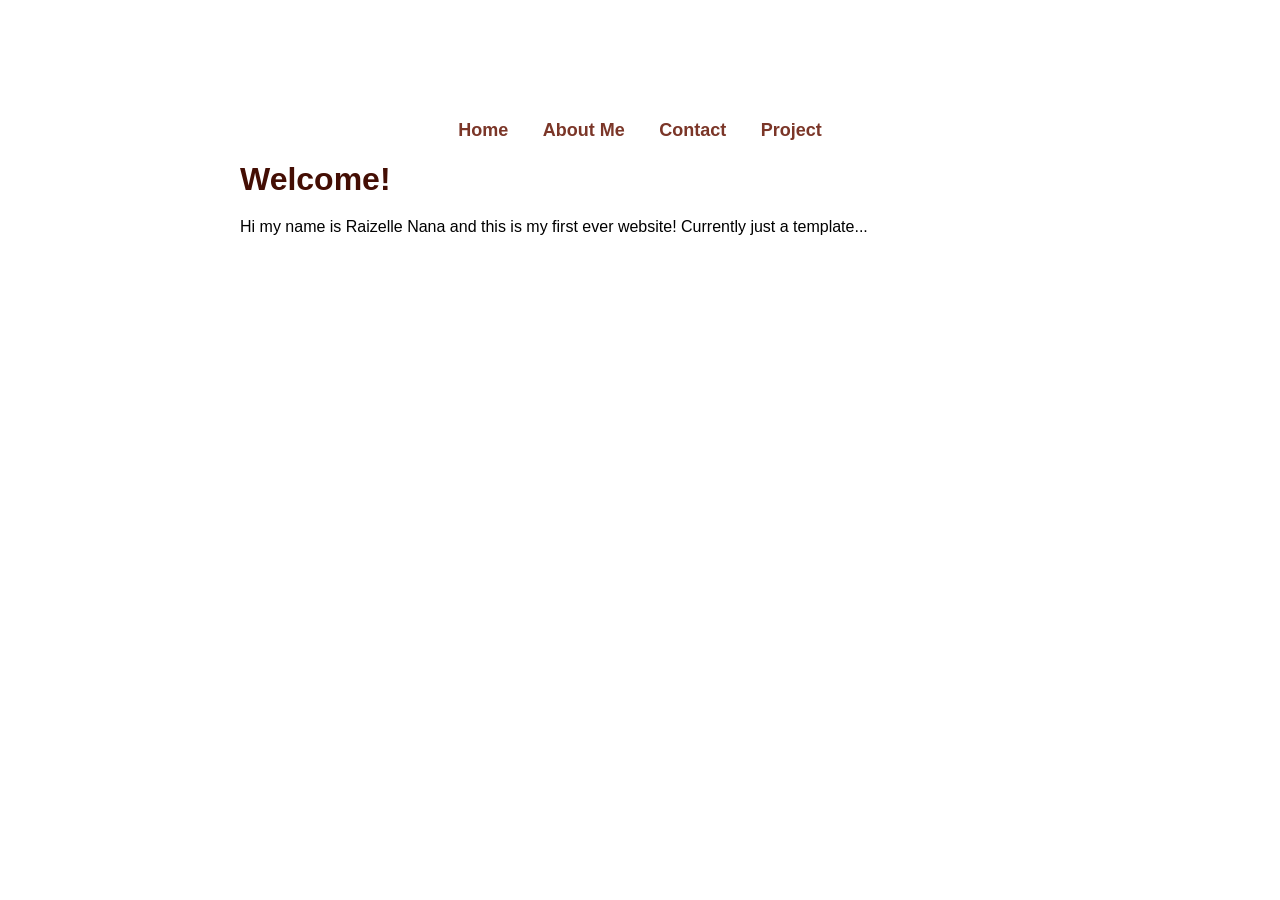
==== index.html @ 07c172cf "Remove nested folder layer" ====
<!DOCTYPE html>
<html lang="en">
  <head>
    <meta charset="UTF-8" />
    <meta name="viewport" content="width=device-width, initial-scale=1.0" />
    <title>Home</title>
  </head>

  <body>
    <link rel="stylesheet" href="styles/styles.css" />
    <script src="js/index.js"></script>
    
    <nav>
      <p>
        <a href="index.html">Home</a>
        <a href="about.html">About Me</a>
        <a href="contact.html">Contact</a>
        <a href="projects.html">Project</a>
      </p>
    </nav>
    <h1>Welcome!</h1>
    <p>
      Hi my name is Raizelle Nana and this is my first ever website! Currently just a template...
    </p>
  </body>
</html>
---- styles/styles.css ----
* {
    margin: 0;
    padding: 0;
    box-sizing: border-box;
}

body {
    padding-top: 100px;
    max-width: 800px;
    margin: auto;
    font-family:'Lucida Sans', 'Lucida Sans Regular', 'Lucida Grande', 'Lucida Sans Unicode', Geneva, Verdana, sans-serif;
}

h1 {
    padding-top: 20px;
    color:rgb(68, 14, 4);
}

p {
    padding-top: 20px;
}

nav p {
    text-align: center;
}

nav p a {
    font-size: large;
    font-weight: bold;
    color: rgb(123, 54, 40);
    text-decoration: none;
    font-family: 'Segoe UI', Tahoma, Geneva, Verdana, sans-serif;
    white-space:var(30%);
    padding: 15px;
}

nav p a:hover{
    background: #8a5858;
    color: rgb(181, 157, 157);
}

ul {
    padding-top: 15px;
    padding-left: 20px;
    color: #431919;
    line-height: 150%;
}

ul a {
    text-decoration: none;
    color: #431919;
}

ul a:hover {
    background: #ac9b9b;
    color: rgb(70, 40, 34);
}

img {
    display: block;
    margin-left: auto;
    margin-right: auto;
    width: 50%;
}

@media screen and (max-width: 600px) {
}
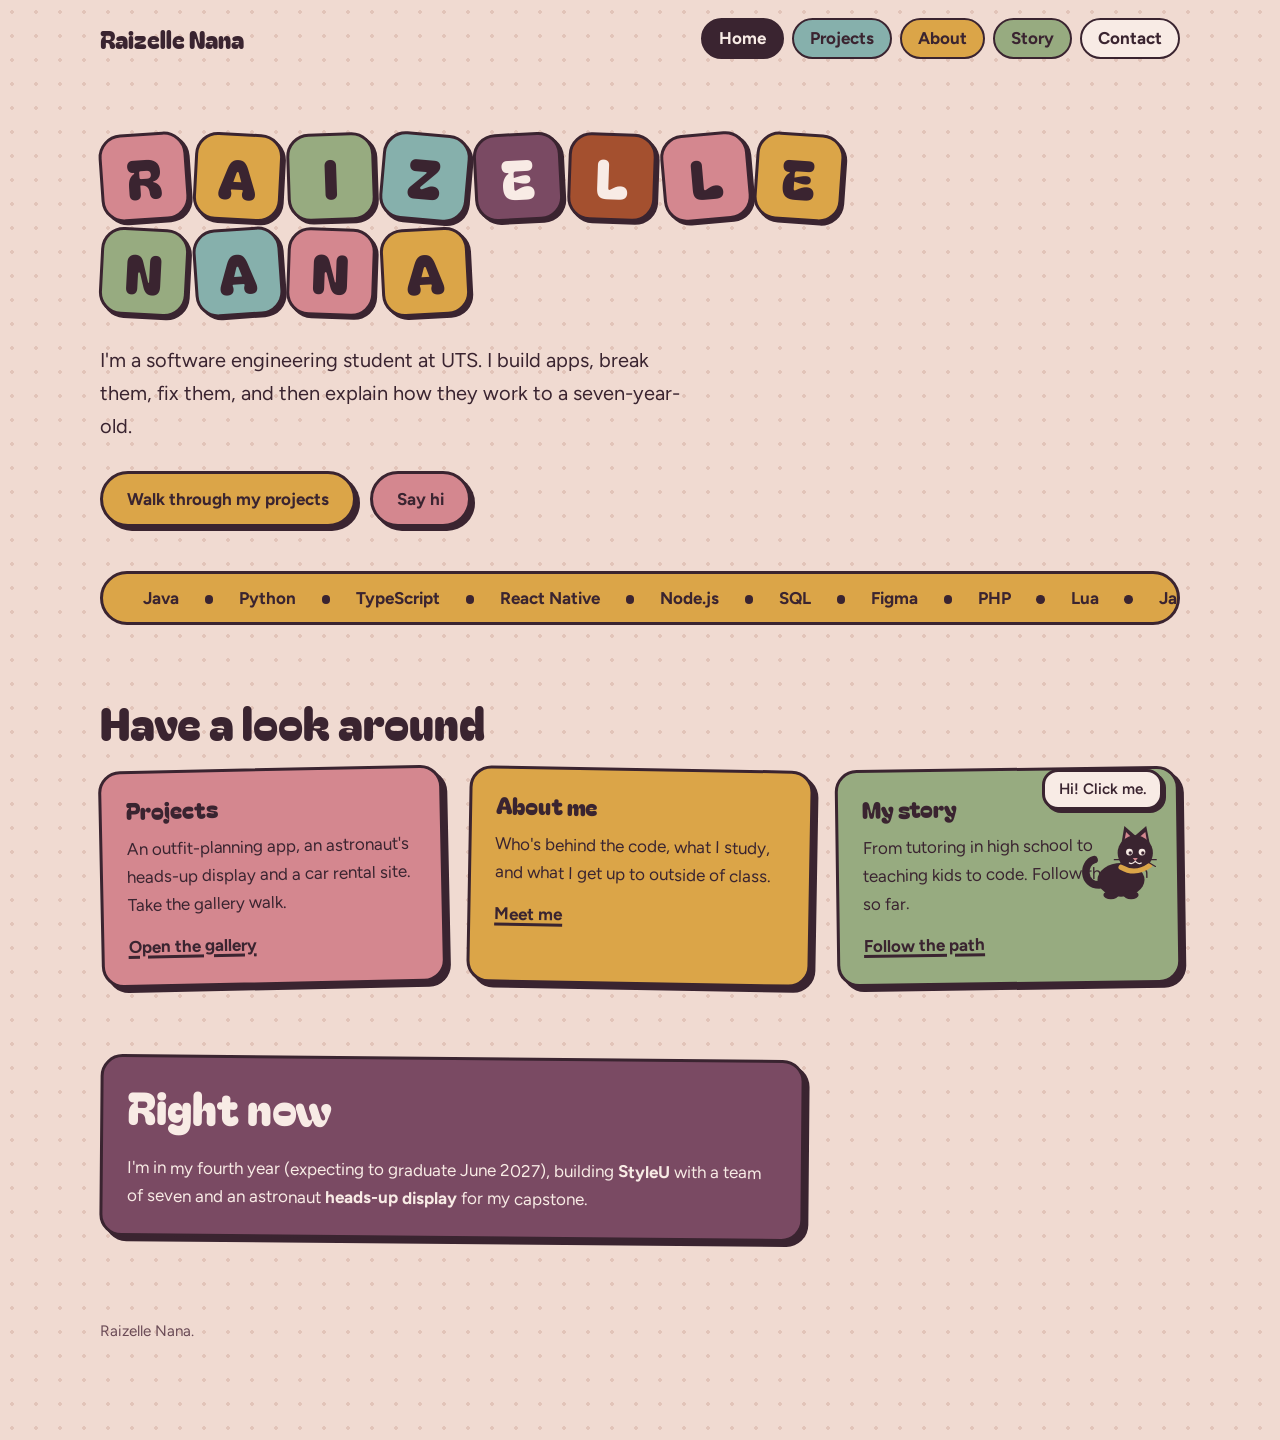
==== commit 0ecfd042: "update portfolio" ====
--- a/index.html
+++ b/index.html
@@ -1,26 +1,109 @@
-<!DOCTYPE html>
+<!doctype html>
 <html lang="en">
-  <head>
-    <meta charset="UTF-8" />
-    <meta name="viewport" content="width=device-width, initial-scale=1.0" />
-    <title>Home</title>
-  </head>
+<head>
+  <meta charset="utf-8">
+  <meta name="viewport" content="width=device-width, initial-scale=1">
+  <title>Raizelle Nana | Software engineering student</title>
+  <meta name="description" content="Portfolio of Raizelle Nana, a fourth-year software engineering student at UTS in Sydney who builds apps and teaches kids to code.">
+  <link rel="preconnect" href="https://fonts.googleapis.com">
+  <link rel="preconnect" href="https://fonts.gstatic.com" crossorigin>
+  <link href="https://fonts.googleapis.com/css2?family=Bagel+Fat+One&family=Figtree:wght@400;600;700&display=swap" rel="stylesheet">
+  <link rel="stylesheet" href="styles/style.css">
+</head>
+<body data-page="home">
+  <header class="site-header">
+    <div class="wrap">
+      <a class="brand" href="index.html">Raizelle Nana</a>
+      <nav class="site-nav" aria-label="Main">
+        <ul>
+          <li><a href="index.html" aria-current="page">Home</a></li>
+          <li><a href="projects.html">Projects</a></li>
+          <li><a href="about.html">About</a></li>
+          <li><a href="story.html">Story</a></li>
+          <li><a href="contact.html">Contact</a></li>
+        </ul>
+      </nav>
+    </div>
+  </header>
 
-  <body>
-    <link rel="stylesheet" href="styles/styles.css" />
-    <script src="js/index.js"></script>
-    
-    <nav>
-      <p>
-        <a href="index.html">Home</a>
-        <a href="about.html">About Me</a>
-        <a href="contact.html">Contact</a>
-        <a href="projects.html">Project</a>
-      </p>
-    </nav>
-    <h1>Welcome!</h1>
-    <p>
-      Hi my name is Raizelle Nana and this is my first ever website! Currently just a template...
-    </p>
-  </body>
+  <main>
+    <div class="wrap">
+      <section class="hero">
+        <h1 class="name-tiles">
+          <span class="visually-hidden">Raizelle Nana</span>
+          <span class="tile-row" aria-hidden="true">
+            <span class="tile" style="--c: var(--rose); --r: -4deg; --i: 0">R</span>
+            <span class="tile" style="--c: var(--ochre); --r: 3deg; --i: 1">A</span>
+            <span class="tile" style="--c: var(--sage); --r: -2deg; --i: 2">I</span>
+            <span class="tile" style="--c: var(--teal); --r: 5deg; --i: 3">Z</span>
+            <span class="tile" style="--c: var(--plum); --tc: var(--blush); --r: -3deg; --i: 4">E</span>
+            <span class="tile" style="--c: var(--rust); --tc: var(--blush); --r: 2deg; --i: 5">L</span>
+            <span class="tile" style="--c: var(--rose); --r: -5deg; --i: 6">L</span>
+            <span class="tile" style="--c: var(--ochre); --r: 4deg; --i: 7">E</span>
+          </span>
+          <span class="tile-row" aria-hidden="true">
+            <span class="tile" style="--c: var(--sage); --r: 3deg; --i: 8">N</span>
+            <span class="tile" style="--c: var(--teal); --r: -4deg; --i: 9">A</span>
+            <span class="tile" style="--c: var(--rose); --r: 2deg; --i: 10">N</span>
+            <span class="tile" style="--c: var(--ochre); --r: -3deg; --i: 11">A</span>
+          </span>
+        </h1>
+
+        <p class="lede">I'm a software engineering student at UTS. I build apps, break them, fix them, and then explain how they work to a seven-year-old.</p>
+
+        <div class="button-row">
+          <a class="button" href="projects.html">Walk through my projects</a>
+          <a class="button alt" href="contact.html">Say hi</a>
+        </div>
+
+        <div class="marquee" aria-label="Languages and tools I use">
+          <div class="marquee-track">
+            <ul class="marquee-group">
+              <li>Java</li><li>Python</li><li>TypeScript</li><li>React Native</li><li>Node.js</li><li>SQL</li><li>Figma</li><li>PHP</li><li>Lua</li><li>JavaScript</li><li>C++</li><li>C#</li><li>Supabase</li><li>Git</li>
+            </ul>
+            <ul class="marquee-group" aria-hidden="true">
+              <li>Java</li><li>Python</li><li>TypeScript</li><li>React Native</li><li>Node.js</li><li>SQL</li><li>Figma</li><li>PHP</li><li>Lua</li><li>JavaScript</li><li>C++</li><li>C#</li><li>Supabase</li><li>Git</li>
+            </ul>
+          </div>
+        </div>
+      </section>
+
+      <section class="section" aria-labelledby="explore-heading">
+        <h2 id="explore-heading">Have a look around</h2>
+        <div class="doors">
+          <a class="door" href="projects.html" style="--c: var(--rose); --tilt: -1.2deg">
+            <h3>Projects</h3>
+            <p>An outfit-planning app, an astronaut's heads-up display and a car rental site. Take the gallery walk.</p>
+            <span class="go">Open the gallery</span>
+          </a>
+          <a class="door" href="about.html" style="--c: var(--ochre); --tilt: 1deg">
+            <h3>About me</h3>
+            <p>Who's behind the code, what I study, and what I get up to outside of class.</p>
+            <span class="go">Meet me</span>
+          </a>
+          <a class="door" href="story.html" style="--c: var(--sage); --tilt: -0.8deg">
+            <h3>My story</h3>
+            <p>From tutoring in high school to teaching kids to code. Follow the path so far.</p>
+            <span class="go">Follow the path</span>
+          </a>
+        </div>
+      </section>
+
+      <section class="section" aria-labelledby="now-heading">
+        <div class="sticker" style="--c: var(--plum); --tc: var(--blush); max-width: 44rem; transform: rotate(0.5deg)">
+          <h2 id="now-heading">Right now</h2>
+          <p>I'm in my fourth year (expecting to graduate June 2027), building <strong>StyleU</strong> with a team of seven and an astronaut <strong>heads-up display</strong> for my capstone.</p>
+        </div>
+      </section>
+    </div>
+  </main>
+
+  <footer class="site-footer">
+    <div class="wrap">
+      <p>Raizelle Nana.</p>
+    </div>
+  </footer>
+
+  <script src="js/script.js"></script>
+</body>
 </html>
--- a/styles/style.css
+++ b/styles/style.css
@@ -0,0 +1,655 @@
+/* Raizelle Nana portfolio: sticker-style, muted earthy colour on pink beige */
+
+:root {
+  --bg: #f0dad1;       /* pink beige */
+  --blush: #f8ebe5;    /* light panel */
+  --ink: #3a2430;      /* deep plum brown */
+  --soft: #6a4a55;     /* secondary text */
+  --rose: #d4878f;
+  --ochre: #dba548;
+  --sage: #97ab80;
+  --teal: #86b0ac;
+  --plum: #7a4a63;
+  --rust: #a4502f;
+  --display: "Bagel Fat One", "Arial Rounded MT Bold", system-ui, sans-serif;
+  --sans: "Figtree", system-ui, -apple-system, "Segoe UI", sans-serif;
+  --pop: 5px 5px 0 var(--ink);
+  --page: var(--rose);
+  --page-ink: var(--ink);
+}
+
+body[data-page="projects"] { --page: var(--teal); }
+body[data-page="about"]    { --page: var(--rose); }
+body[data-page="story"]    { --page: var(--ochre); }
+body[data-page="contact"]  { --page: var(--plum); --page-ink: var(--blush); }
+
+*,
+*::before,
+*::after { box-sizing: border-box; }
+
+html { scroll-behavior: smooth; }
+
+body {
+  margin: 0;
+  padding-bottom: 6rem;
+  background-color: var(--bg);
+  background-image: radial-gradient(#e2c4b9 1.6px, transparent 1.7px);
+  background-size: 24px 24px;
+  color: var(--ink);
+  font-family: var(--sans);
+  font-size: 1.0625rem;
+  line-height: 1.65;
+  -webkit-font-smoothing: antialiased;
+}
+
+h1, h2, h3 {
+  font-family: var(--display);
+  font-weight: 400;
+  line-height: 1.1;
+  margin: 0 0 0.5em;
+}
+
+h1 { font-size: clamp(2.4rem, 7vw, 4.2rem); }
+h2 { font-size: clamp(1.8rem, 4.5vw, 2.8rem); }
+h3 { font-size: 1.45rem; }
+
+p { margin: 0 0 1em; max-width: 60ch; }
+
+a {
+  color: var(--ink);
+  text-decoration-color: var(--rose);
+  text-decoration-thickness: 3px;
+  text-underline-offset: 3px;
+}
+a:hover { color: var(--plum); }
+
+:focus-visible {
+  outline: 3px solid var(--plum);
+  outline-offset: 3px;
+  border-radius: 6px;
+}
+
+.visually-hidden {
+  position: absolute;
+  width: 1px;
+  height: 1px;
+  overflow: hidden;
+  clip: rect(0 0 0 0);
+  white-space: nowrap;
+}
+
+.wrap {
+  width: min(1080px, 100% - 3rem);
+  margin-inline: auto;
+}
+
+/* Header and nav */
+
+.site-header { padding: 1.1rem 0; }
+
+.site-header .wrap {
+  display: flex;
+  flex-wrap: wrap;
+  align-items: center;
+  justify-content: space-between;
+  gap: 0.75rem 1.5rem;
+}
+
+.brand {
+  font-family: var(--display);
+  font-size: 1.5rem;
+  text-decoration: none;
+}
+.brand:hover { color: var(--plum); }
+
+.site-nav ul {
+  display: flex;
+  flex-wrap: wrap;
+  gap: 0.5rem;
+  list-style: none;
+  margin: 0;
+  padding: 0;
+}
+
+.site-nav a {
+  display: block;
+  padding: 0.3rem 1rem;
+  border: 2px solid var(--ink);
+  border-radius: 999px;
+  background: var(--blush);
+  color: var(--ink);
+  font-weight: 700;
+  text-decoration: none;
+  transition: transform 0.15s;
+}
+.site-nav li:nth-child(1) a { background: var(--rose); }
+.site-nav li:nth-child(2) a { background: var(--teal); }
+.site-nav li:nth-child(3) a { background: var(--ochre); }
+.site-nav li:nth-child(4) a { background: var(--sage); }
+.site-nav li:nth-child(5) a { background: var(--blush); }
+.site-nav a:hover { transform: rotate(-3deg) translateY(-2px); color: var(--ink); }
+.site-nav a[aria-current="page"],
+.site-nav li a[aria-current="page"] { background: var(--ink); color: var(--blush); }
+
+/* Layout */
+
+main { padding: 2.5rem 0 4rem; }
+main .wrap > section + section { margin-top: 4.5rem; }
+
+.page-title {
+  display: inline-block;
+  margin: 0 0 0.5em;
+  padding: 0.1em 0.5em 0.15em;
+  background: var(--page);
+  color: var(--page-ink);
+  border: 3px solid var(--ink);
+  border-radius: 20px;
+  box-shadow: var(--pop);
+  transform: rotate(-1.5deg);
+}
+
+.lede {
+  font-size: 1.25rem;
+  max-width: 46ch;
+}
+
+/* Shared sticker look */
+
+.sticker {
+  background: var(--c, var(--blush));
+  color: var(--tc, var(--ink));
+  border: 3px solid var(--ink);
+  border-radius: 22px;
+  box-shadow: var(--pop);
+  padding: 1.5rem;
+}
+.sticker p:last-child { margin-bottom: 0; }
+
+.cards {
+  display: grid;
+  grid-template-columns: repeat(auto-fit, minmax(270px, 1fr));
+  gap: 1.5rem;
+}
+.cards .sticker { transform: rotate(var(--tilt, 0deg)); }
+
+.button-row {
+  display: flex;
+  flex-wrap: wrap;
+  gap: 0.9rem;
+  margin-top: 1.75rem;
+}
+
+.button {
+  display: inline-block;
+  padding: 0.7rem 1.5rem;
+  border: 3px solid var(--ink);
+  border-radius: 999px;
+  background: var(--ochre);
+  color: var(--ink);
+  font-weight: 700;
+  text-decoration: none;
+  box-shadow: 4px 4px 0 var(--ink);
+  transition: transform 0.15s, box-shadow 0.15s;
+}
+.button:hover {
+  color: var(--ink);
+  transform: translate(-2px, -2px) rotate(-1deg);
+  box-shadow: 6px 6px 0 var(--ink);
+}
+.button.alt { background: var(--rose); }
+
+/* Landing: name tiles */
+
+.hero { padding: 1rem 0 0; }
+
+.name-tiles {
+  display: flex;
+  flex-direction: column;
+  gap: 0.45rem;
+  margin: 0 0 1.75rem;
+}
+
+.tile-row { display: flex; gap: 0.35rem; }
+
+.tile {
+  --s: clamp(2.1rem, 8.6vw, 5.5rem);
+  width: var(--s);
+  height: var(--s);
+  display: grid;
+  place-items: center;
+  background: var(--c);
+  color: var(--tc, var(--ink));
+  font-family: var(--display);
+  font-size: calc(var(--s) * 0.62);
+  line-height: 1;
+  border: 3px solid var(--ink);
+  border-radius: calc(var(--s) * 0.26);
+  box-shadow: 3px 3px 0 var(--ink);
+  transform: rotate(var(--r, 0deg));
+  cursor: pointer;
+  user-select: none;
+  transition: transform 0.15s;
+  animation: drop 0.75s cubic-bezier(0.3, 1.4, 0.5, 1) backwards;
+  animation-delay: calc(var(--i) * 70ms);
+}
+.tile:hover { transform: translateY(-8px) rotate(calc(var(--r, 0deg) * -1)); }
+.tile.hop { animation: hop 0.6s ease; }
+
+@keyframes drop {
+  from { transform: translateY(-70vh) rotate(40deg); opacity: 0; }
+  to   { transform: translateY(0) rotate(var(--r, 0deg)); opacity: 1; }
+}
+
+@keyframes hop {
+  0%   { transform: translateY(0) rotate(var(--r, 0deg)) scale(1, 1); }
+  20%  { transform: translateY(0) rotate(var(--r, 0deg)) scale(1.1, 0.88); }
+  55%  { transform: translateY(-1.8rem) rotate(calc(var(--r, 0deg) + 12deg)) scale(0.95, 1.08); }
+  100% { transform: translateY(0) rotate(var(--r, 0deg)) scale(1, 1); }
+}
+
+/* Skills marquee */
+
+.marquee {
+  margin-top: 2.75rem;
+  overflow: hidden;
+  background: var(--ochre);
+  border: 3px solid var(--ink);
+  border-radius: 999px;
+  padding: 0.6rem 0;
+}
+
+.marquee-track {
+  display: flex;
+  width: max-content;
+  animation: scroll 36s linear infinite;
+}
+.marquee:hover .marquee-track { animation-play-state: paused; }
+
+.marquee-group {
+  display: flex;
+  gap: 1.6rem;
+  padding-right: 1.6rem;
+  margin: 0;
+  list-style: none;
+  font-weight: 700;
+  white-space: nowrap;
+}
+.marquee-group li::after {
+  content: "";
+  display: inline-block;
+  width: 0.55rem;
+  height: 0.55rem;
+  margin-left: 1.6rem;
+  border-radius: 50%;
+  background: var(--ink);
+  vertical-align: middle;
+}
+
+@keyframes scroll { to { transform: translateX(-50%); } }
+
+/* Landing: doors to other pages */
+
+.doors {
+  display: grid;
+  grid-template-columns: repeat(auto-fit, minmax(250px, 1fr));
+  gap: 1.5rem;
+}
+
+.door {
+  display: block;
+  background: var(--c);
+  color: var(--ink);
+  border: 3px solid var(--ink);
+  border-radius: 22px;
+  box-shadow: var(--pop);
+  padding: 1.5rem;
+  text-decoration: none;
+  transform: rotate(var(--tilt, 0deg));
+  transition: transform 0.2s, box-shadow 0.2s;
+}
+.door:hover {
+  color: var(--ink);
+  transform: rotate(0deg) translate(-2px, -5px);
+  box-shadow: 8px 9px 0 var(--ink);
+}
+.door p { margin-bottom: 0.8em; }
+.door .go {
+  font-weight: 700;
+  text-decoration: underline;
+  text-decoration-thickness: 3px;
+  text-underline-offset: 3px;
+  text-decoration-color: var(--ink);
+}
+
+/* Projects gallery */
+
+.gallery-controls {
+  display: flex;
+  align-items: center;
+  justify-content: space-between;
+  flex-wrap: wrap;
+  gap: 1rem;
+  margin: 2rem 0 0.75rem;
+}
+
+.gallery-dots { display: flex; gap: 0.5rem; }
+
+.dot {
+  width: 1.1rem;
+  height: 1.1rem;
+  padding: 0;
+  border: 2px solid var(--ink);
+  border-radius: 50%;
+  background: var(--blush);
+  cursor: pointer;
+}
+.dot[aria-current="true"] { background: var(--ink); }
+
+.gallery-buttons { display: flex; gap: 0.6rem; }
+
+.gallery-buttons button {
+  width: 3rem;
+  height: 3rem;
+  border: 3px solid var(--ink);
+  border-radius: 50%;
+  background: var(--ochre);
+  color: var(--ink);
+  font-size: 1.25rem;
+  font-weight: 700;
+  cursor: pointer;
+  box-shadow: 3px 3px 0 var(--ink);
+  transition: transform 0.15s;
+}
+.gallery-buttons button:hover { transform: translate(-1px, -2px); }
+.gallery-buttons button:disabled {
+  opacity: 0.4;
+  cursor: default;
+  transform: none;
+}
+
+.gallery {
+  display: flex;
+  gap: 1.75rem;
+  overflow-x: auto;
+  scroll-snap-type: x mandatory;
+  padding: 0.5rem 0.5rem 1.75rem;
+  margin-inline: -0.5rem;
+  scrollbar-color: var(--ink) transparent;
+}
+
+.project-card {
+  flex: 0 0 min(400px, 84%);
+  scroll-snap-align: start;
+  display: flex;
+  flex-direction: column;
+  background: var(--blush);
+  color: var(--ink);
+  border: 3px solid var(--ink);
+  border-radius: 24px;
+  box-shadow: 6px 6px 0 var(--ink);
+  overflow: hidden;
+  text-decoration: none;
+  transition: transform 0.2s, box-shadow 0.2s;
+}
+.project-card:hover {
+  color: var(--ink);
+  transform: translate(-2px, -5px);
+  box-shadow: 9px 10px 0 var(--ink);
+}
+
+.project-card .art {
+  background: var(--c);
+  border-bottom: 3px solid var(--ink);
+  padding: 1.25rem 1.5rem;
+}
+.project-card .art svg { display: block; width: 100%; height: 150px; }
+
+.project-card .body {
+  display: flex;
+  flex-direction: column;
+  flex: 1;
+  padding: 1.4rem 1.5rem 1.5rem;
+}
+.project-card .meta { font-size: 0.95rem; color: var(--soft); margin: 0 0 0.5rem; }
+.project-card h3 { font-size: 1.8rem; margin-bottom: 0.3em; }
+.project-card p { max-width: none; }
+
+.tags {
+  display: flex;
+  flex-wrap: wrap;
+  gap: 0.4rem;
+  margin: auto 0 0;
+  padding: 0;
+  list-style: none;
+}
+
+.chip,
+.tags li {
+  padding: 0.15rem 0.8rem;
+  background: var(--bg);
+  border: 2px solid var(--ink);
+  border-radius: 999px;
+  font-size: 0.92rem;
+  font-weight: 600;
+}
+
+.project-card .go {
+  margin-top: 1.1rem;
+  font-weight: 700;
+  text-decoration: underline;
+  text-decoration-thickness: 3px;
+  text-underline-offset: 3px;
+  text-decoration-color: var(--rose);
+}
+
+/* SVG illustration palette */
+
+.art svg {
+  stroke: var(--ink);
+  stroke-width: 3;
+  stroke-linejoin: round;
+  stroke-linecap: round;
+  fill: none;
+}
+.art .fb { fill: var(--blush); }
+.art .fr { fill: var(--rose); }
+.art .fo { fill: var(--ochre); }
+.art .fs { fill: var(--sage); }
+.art .ft { fill: var(--teal); }
+.art .fp { fill: var(--plum); }
+.art .fi { fill: var(--ink); }
+
+/* About */
+
+.about-intro { margin-top: 1.5rem; }
+
+.kits {
+  display: grid;
+  grid-template-columns: repeat(auto-fit, minmax(min(100%, 420px), 1fr));
+  gap: 1.5rem;
+  margin-top: 1.75rem;
+}
+.kit h3 { margin-bottom: 0.7rem; }
+.chip-list {
+  display: flex;
+  flex-wrap: wrap;
+  gap: 0.5rem;
+  margin: 0;
+  padding: 0;
+  list-style: none;
+}
+.kit .chip { background: var(--blush); }
+
+/* Story path */
+
+.path {
+  position: relative;
+  margin-top: 2.5rem;
+  padding-left: 2.5rem;
+}
+.path::before {
+  content: "";
+  position: absolute;
+  top: 0;
+  bottom: 0;
+  left: calc(0.7rem - 2px);
+  border-left: 4px dashed var(--ink);
+}
+
+.stop {
+  position: relative;
+  max-width: 42rem;
+  margin: 0 0 2rem;
+  transform: rotate(-0.6deg);
+}
+.stop:nth-child(even) { margin-left: 3rem; transform: rotate(0.6deg); }
+
+.stop::before {
+  content: "";
+  position: absolute;
+  top: 1.7rem;
+  left: -2.5rem;
+  width: 1.4rem;
+  height: 1.4rem;
+  background: var(--c);
+  border: 3px solid var(--ink);
+  border-radius: 50%;
+}
+.stop:nth-child(even)::before { left: calc(-2.5rem - 3rem); }
+
+.stop h3 { margin-bottom: 0.15em; }
+.stop .where { font-weight: 600; margin-bottom: 0.8em; }
+
+.when {
+  display: inline-block;
+  margin: 0 0 0.8rem;
+  padding: 0.1rem 0.8rem;
+  background: var(--blush);
+  border: 2px solid var(--ink);
+  border-radius: 999px;
+  font-size: 0.92rem;
+  font-weight: 700;
+}
+
+/* Contact */
+
+.contact-list {
+  display: grid;
+  gap: 1.5rem;
+  margin: 2rem 0 0;
+  padding: 0;
+  list-style: none;
+  max-width: 44rem;
+}
+.contact-list a {
+  display: flex;
+  flex-wrap: wrap;
+  align-items: baseline;
+  justify-content: space-between;
+  gap: 0.25rem 1.5rem;
+  padding: 1.5rem 1.75rem;
+  background: var(--c);
+  color: var(--tc, var(--ink));
+  border: 3px solid var(--ink);
+  border-radius: 22px;
+  box-shadow: var(--pop);
+  text-decoration: none;
+  transition: transform 0.2s, box-shadow 0.2s;
+}
+.contact-list li:nth-child(odd) a { transform: rotate(-0.8deg); }
+.contact-list li:nth-child(even) a { transform: rotate(0.8deg); }
+.contact-list a:hover {
+  color: var(--tc, var(--ink));
+  transform: rotate(0deg) translate(-2px, -4px);
+  box-shadow: 8px 9px 0 var(--ink);
+}
+.contact-list .label { font-family: var(--display); font-size: 1.9rem; }
+.contact-list .value { font-weight: 600; overflow-wrap: anywhere; }
+
+/* Footer */
+
+.site-footer {
+  padding: 1rem 0 0;
+  color: var(--soft);
+  font-size: 0.95rem;
+}
+.site-footer p { margin: 0; }
+
+/* The cat */
+
+.cat {
+  position: fixed;
+  left: 12px;
+  bottom: 0;
+  z-index: 40;
+  width: 84px;
+}
+
+.cat-btn {
+  display: block;
+  width: 100%;
+  padding: 0;
+  border: 0;
+  background: none;
+  cursor: pointer;
+}
+.cat-btn svg { display: block; width: 100%; height: auto; overflow: visible; }
+.cat.faces-left .cat-btn svg { transform: scaleX(-1); }
+
+.cat .tail { transform-origin: 24px 82px; animation: wag 2.6s ease-in-out infinite; }
+.cat .eyes { transform-origin: 67px 43px; animation: blink 6s infinite; }
+
+@keyframes wag {
+  0%, 100% { transform: rotate(-6deg); }
+  50%      { transform: rotate(10deg); }
+}
+@keyframes blink {
+  0%, 94%, 100% { transform: scaleY(1); }
+  97%           { transform: scaleY(0.1); }
+}
+
+.bubble {
+  position: absolute;
+  bottom: 100%;
+  left: 0;
+  width: max-content;
+  max-width: min(230px, 70vw);
+  margin-bottom: 0.4rem;
+  padding: 0.45rem 0.85rem;
+  background: var(--blush);
+  border: 3px solid var(--ink);
+  border-radius: 16px;
+  box-shadow: 3px 3px 0 var(--ink);
+  font-size: 0.95rem;
+  font-weight: 600;
+  line-height: 1.35;
+  opacity: 0;
+  transform: translateY(6px) scale(0.96);
+  transition: opacity 0.2s, transform 0.2s;
+  pointer-events: none;
+}
+.bubble.show { opacity: 1; transform: none; }
+.cat.bubble-right .bubble { left: auto; right: 0; }
+
+/* Small screens */
+
+@media (max-width: 640px) {
+  main { padding: 1.5rem 0 3rem; }
+  .cat { width: 68px; }
+  .path { padding-left: 2rem; }
+  .stop:nth-child(even) { margin-left: 0; }
+  .stop::before,
+  .stop:nth-child(even)::before { left: -2rem; }
+  .contact-list .label { font-size: 1.6rem; }
+}
+
+@media (prefers-reduced-motion: reduce) {
+  html { scroll-behavior: auto; }
+  *, *::before, *::after {
+    animation: none !important;
+    transition: none !important;
+  }
+  .marquee { overflow-x: auto; }
+  .marquee-track { width: auto; }
+  .marquee-group[aria-hidden="true"] { display: none; }
+}
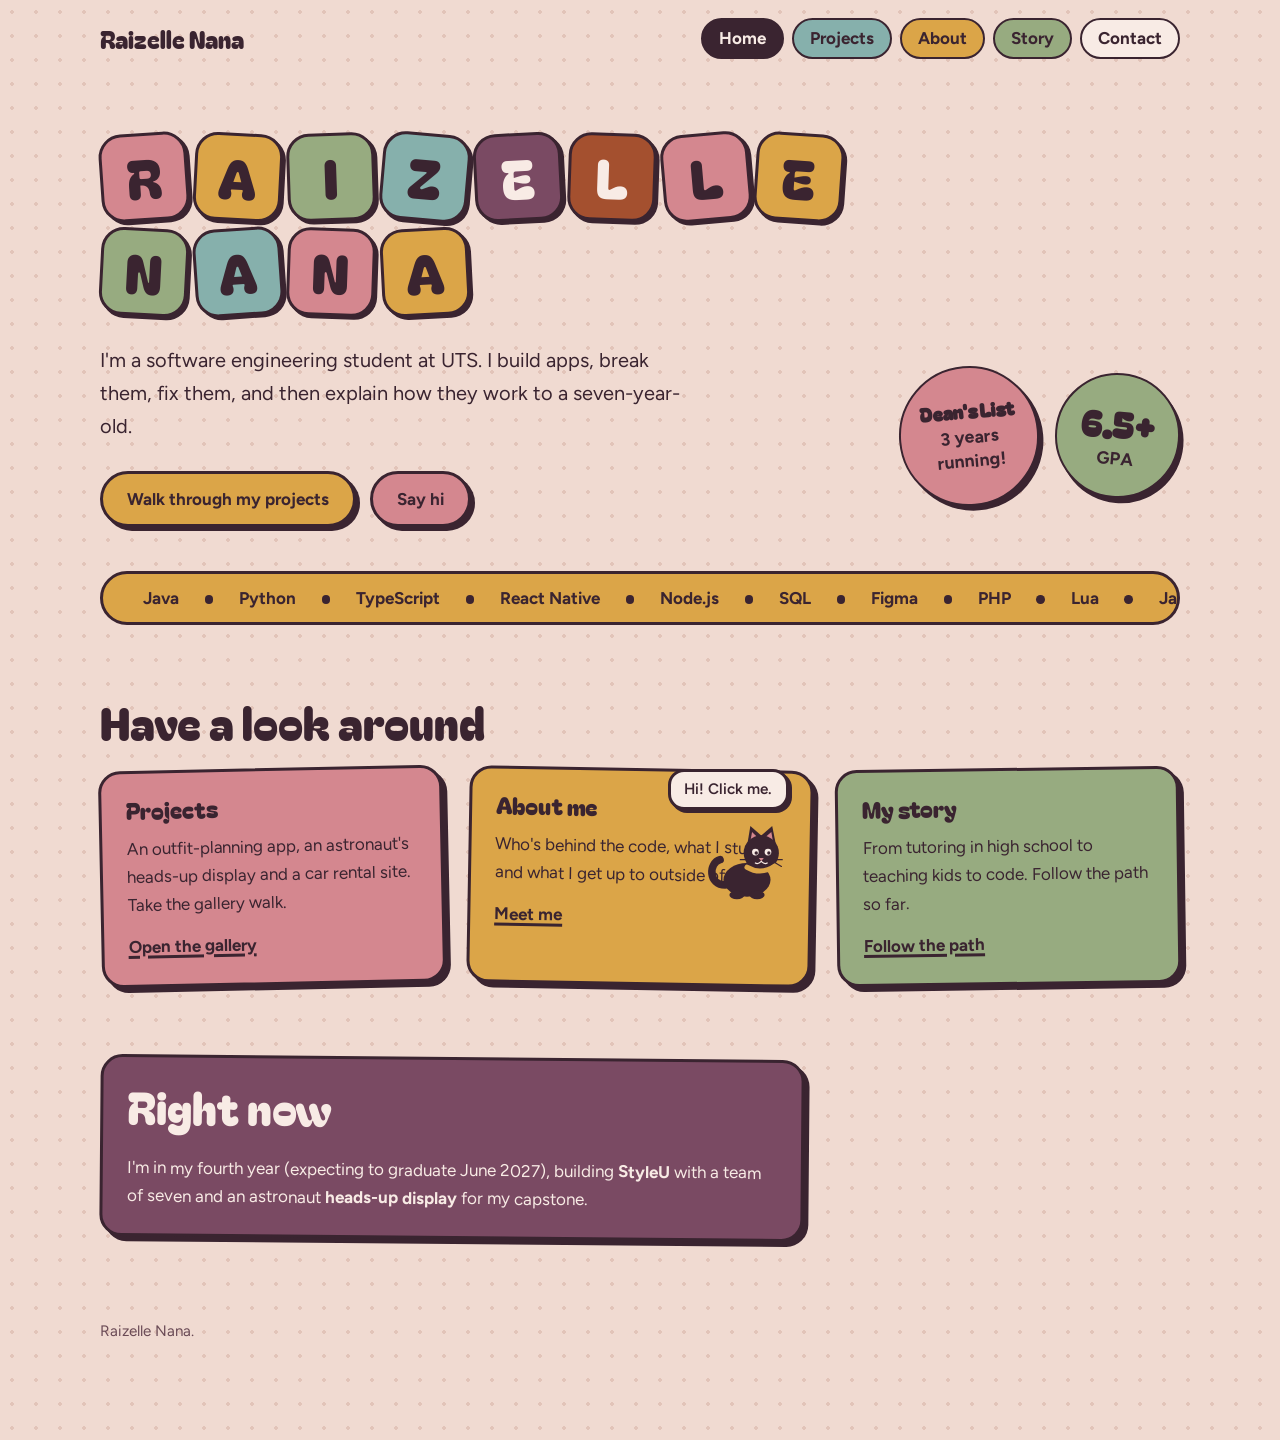
==== commit 723b488d: "add achievement circles" ====
--- a/index.html
+++ b/index.html
@@ -1,3 +1,4 @@
+
 <!doctype html>
 <html lang="en">
 <head>
@@ -49,11 +50,28 @@
           </span>
         </h1>
 
-        <p class="lede">I'm a software engineering student at UTS. I build apps, break them, fix them, and then explain how they work to a seven-year-old.</p>
+        <div class="hero-intro">
+          <div class="hero-copy">
+            <p class="lede">I'm a software engineering student at UTS. I build apps, break them, fix them, and then explain how they work to a seven-year-old.</p>
 
-        <div class="button-row">
-          <a class="button" href="projects.html">Walk through my projects</a>
-          <a class="button alt" href="contact.html">Say hi</a>
+            <div class="button-row">
+              <a class="button" href="projects.html">Walk through my projects</a>
+              <a class="button alt" href="contact.html">Say hi</a>
+            </div>
+          </div>
+
+          <div class="achievement-circles" aria-label="Academic achievements">
+            <div class="achievement-circle dean">
+              <span class="achievement-title">Dean's List</span>
+              <span>3 years</span>
+              <span>running!</span>
+            </div>
+
+            <div class="achievement-circle gpa">
+              <span class="gpa-number">6.5+</span>
+              <span>GPA</span>
+            </div>
+          </div>
         </div>
 
         <div class="marquee" aria-label="Languages and tools I use">
--- a/styles/style.css
+++ b/styles/style.css
@@ -209,6 +209,81 @@
   margin: 0 0 1.75rem;
 }
 
+.hero-intro {
+  display: flex;
+  align-items: center;
+  justify-content: space-between;
+  gap: 2rem;
+}
+
+.hero-copy {
+  flex: 1;
+  min-width: 0;
+}
+
+.achievement-circles {
+  display: flex;
+  align-items: center;
+  gap: 1rem;
+  flex-shrink: 0;
+}
+
+.achievement-circle {
+  width: 140px;
+  height: 140px;
+  border-radius: 50%;
+  display: flex;
+  flex-direction: column;
+  align-items: center;
+  justify-content: center;
+  text-align: center;
+  line-height: 1.35;
+  font-size: 1.1rem;
+  font-weight: 700;
+  border: 2px solid var(--ink);
+  box-shadow: 4px 5px 0 var(--ink);
+  transform: rotate(-5deg);
+}
+
+.achievement-circle.dean {
+  background: var(--rose);
+}
+
+.achievement-circle.gpa {
+  width: 125px;
+  height: 125px;
+  background: var(--sage);
+  transform: rotate(5deg);
+  font-weight: 700;
+}
+
+.achievement-title {
+  font-family: "Bagel Fat One", cursive;
+  font-size: 1.2rem;
+}
+
+.gpa-number {
+  font-family: "Bagel Fat One", cursive;
+  font-size: 2.2rem;
+  font-weight: 700;
+}
+
+.achievement-circle.dean span:not(.achievement-title),
+.achievement-circle.gpa span:not(.gpa-number) {
+  font-weight: 700;
+}
+
+@media (max-width: 700px) {
+  .hero-intro {
+    flex-direction: column;
+    align-items: flex-start;
+  }
+
+  .achievement-circles {
+    align-self: center;
+  }
+}
+
 .tile-row { display: flex; gap: 0.35rem; }
 
 .tile {
